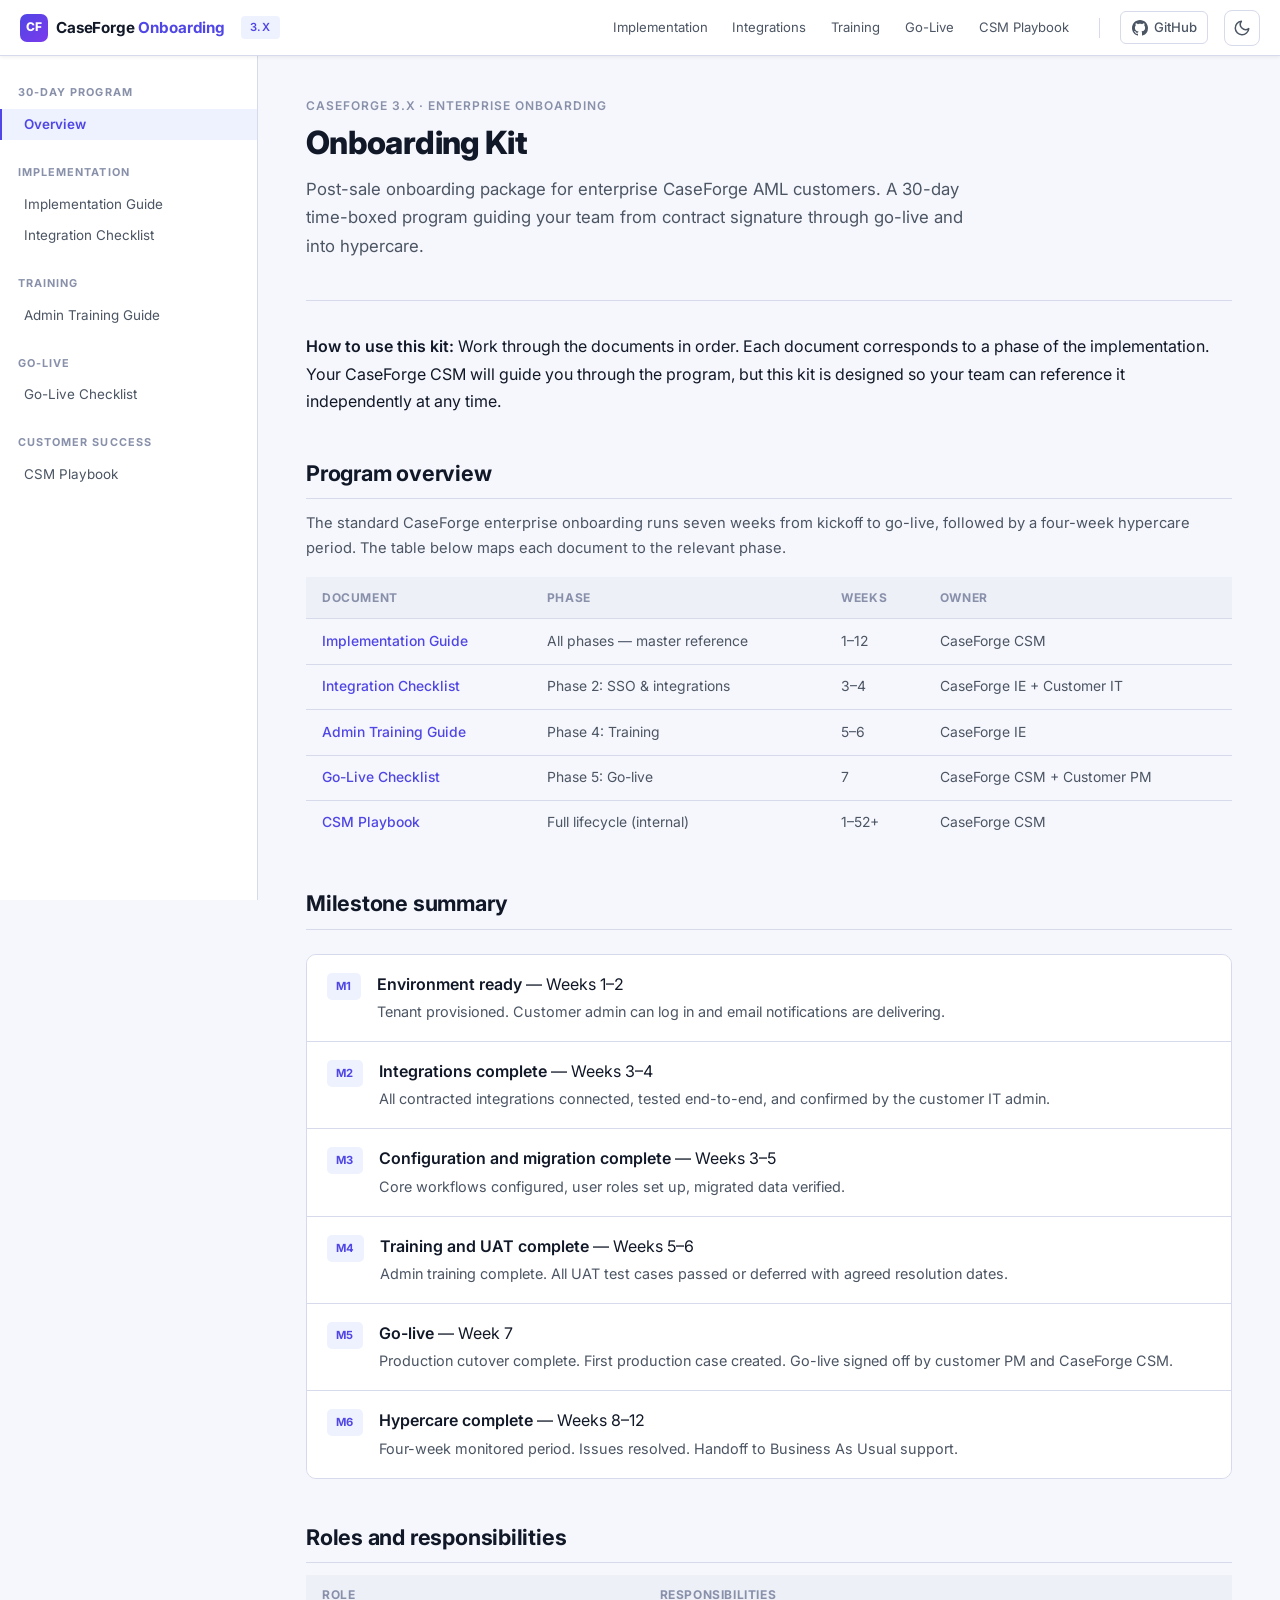
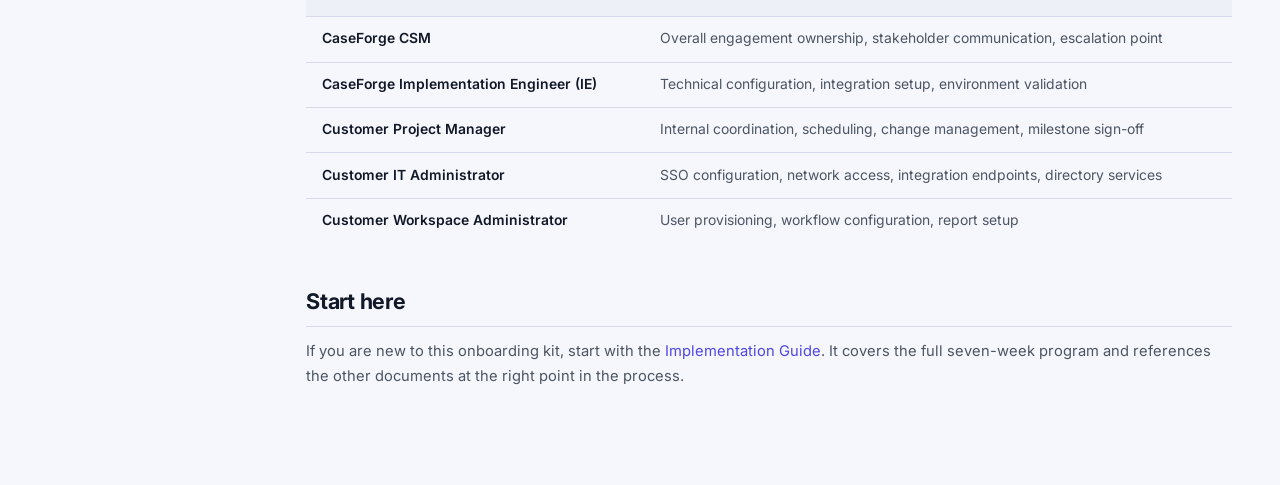
==== index.html @ 4fa1ac7c "feat: build full HTML site from markdown docs — 6 pages + assets with dark/light mode, sidebar nav, " ====
<!DOCTYPE html>
<html lang="en">
<head>
  <meta charset="UTF-8" />
  <meta name="viewport" content="width=device-width, initial-scale=1.0" />
  <title>CaseForge Onboarding Kit</title>
  <meta name="description" content="Post-sale onboarding documentation for enterprise CaseForge AML customers. 30-day program with implementation guide, checklists, and training materials." />
  <link rel="preconnect" href="https://fonts.googleapis.com" />
  <link rel="stylesheet" href="https://fonts.googleapis.com/css2?family=Inter:wght@400;500;600;700&family=JetBrains+Mono:wght@400;500&display=swap" />
  <link rel="stylesheet" href="assets/style.css" />
  <script>
    (function(){var t=localStorage.getItem('cf-theme');if(t){document.documentElement.setAttribute('data-theme',t);}else if(window.matchMedia('(prefers-color-scheme:dark)').matches){document.documentElement.setAttribute('data-theme','dark');}else{document.documentElement.setAttribute('data-theme','light');}})();
  </script>
</head>
<body>

<header class="site-header">
  <button class="hamburger" id="hamburger" aria-label="Open navigation">&#9776;</button>
  <a class="site-logo" href="index.html">
    <span class="logo-mark">CF</span>
    <span class="logo-name">CaseForge <span class="logo-sdk">Onboarding</span></span>
  </a>
  <span class="header-version">3.x</span>
  <div class="header-spacer"></div>
  <nav class="header-links">
    <a href="implementation-guide.html">Implementation</a>
    <a href="integration-checklist.html">Integrations</a>
    <a href="admin-training-guide.html">Training</a>
    <a href="go-live-checklist.html">Go-Live</a>
    <a href="csm-playbook.html">CSM Playbook</a>
  </nav>
  <div class="header-sep"></div>
  <a class="github-btn" href="https://github.com/SulagnaSasmal/caseforge-onboarding" target="_blank" rel="noopener">
    <svg viewBox="0 0 16 16" fill="currentColor"><path d="M8 0C3.58 0 0 3.58 0 8c0 3.54 2.29 6.53 5.47 7.59.4.07.55-.17.55-.38 0-.19-.01-.82-.01-1.49-2.01.37-2.53-.49-2.69-.94-.09-.23-.48-.94-.82-1.13-.28-.15-.68-.52-.01-.53.63-.01 1.08.58 1.23.82.72 1.21 1.87.87 2.33.66.07-.52.28-.87.51-1.07-1.78-.2-3.64-.89-3.64-3.95 0-.87.31-1.59.82-2.15-.08-.2-.36-1.02.08-2.12 0 0 .67-.21 2.2.82.64-.18 1.32-.27 2-.27.68 0 1.36.09 2 .27 1.53-1.04 2.2-.82 2.2-.82.44 1.1.16 1.92.08 2.12.51.56.82 1.27.82 2.15 0 3.07-1.87 3.75-3.65 3.95.29.25.54.73.54 1.48 0 1.07-.01 1.93-.01 2.2 0 .21.15.46.55.38A8.013 8.013 0 0 0 16 8c0-4.42-3.58-8-8-8z"/></svg>
    GitHub
  </a>
  <button class="theme-toggle" id="theme-toggle" aria-label="Toggle theme"></button>
</header>

<div class="layout">
  <nav class="sidebar" id="sidebar">
    <div class="nav-group">
      <div class="nav-group-label">30-Day Program</div>
      <a href="index.html" class="nav-item active">Overview</a>
    </div>
    <div class="nav-group">
      <div class="nav-group-label">Implementation</div>
      <a href="implementation-guide.html" class="nav-item">Implementation Guide</a>
      <a href="integration-checklist.html" class="nav-item">Integration Checklist</a>
    </div>
    <div class="nav-group">
      <div class="nav-group-label">Training</div>
      <a href="admin-training-guide.html" class="nav-item">Admin Training Guide</a>
    </div>
    <div class="nav-group">
      <div class="nav-group-label">Go-Live</div>
      <a href="go-live-checklist.html" class="nav-item">Go-Live Checklist</a>
    </div>
    <div class="nav-group">
      <div class="nav-group-label">Customer Success</div>
      <a href="csm-playbook.html" class="nav-item">CSM Playbook</a>
    </div>
  </nav>

  <main class="main">
    <div class="content">

      <div class="page-header">
        <div class="page-label">CaseForge 3.x · Enterprise Onboarding</div>
        <h1 class="page-title">Onboarding Kit</h1>
        <p class="page-desc">Post-sale onboarding package for enterprise CaseForge AML customers. A 30-day time-boxed program guiding your team from contract signature through go-live and into hypercare.</p>
      </div>

      <div class="callout callout-tip">
        <strong>How to use this kit:</strong> Work through the documents in order. Each document corresponds to a phase of the implementation. Your CaseForge CSM will guide you through the program, but this kit is designed so your team can reference it independently at any time.
      </div>

      <h2>Program overview</h2>
      <p>The standard CaseForge enterprise onboarding runs seven weeks from kickoff to go-live, followed by a four-week hypercare period. The table below maps each document to the relevant phase.</p>

      <table>
        <thead>
          <tr>
            <th>Document</th>
            <th>Phase</th>
            <th>Weeks</th>
            <th>Owner</th>
          </tr>
        </thead>
        <tbody>
          <tr>
            <td><a href="implementation-guide.html">Implementation Guide</a></td>
            <td>All phases — master reference</td>
            <td>1–12</td>
            <td>CaseForge CSM</td>
          </tr>
          <tr>
            <td><a href="integration-checklist.html">Integration Checklist</a></td>
            <td>Phase 2: SSO &amp; integrations</td>
            <td>3–4</td>
            <td>CaseForge IE + Customer IT</td>
          </tr>
          <tr>
            <td><a href="admin-training-guide.html">Admin Training Guide</a></td>
            <td>Phase 4: Training</td>
            <td>5–6</td>
            <td>CaseForge IE</td>
          </tr>
          <tr>
            <td><a href="go-live-checklist.html">Go-Live Checklist</a></td>
            <td>Phase 5: Go-live</td>
            <td>7</td>
            <td>CaseForge CSM + Customer PM</td>
          </tr>
          <tr>
            <td><a href="csm-playbook.html">CSM Playbook</a></td>
            <td>Full lifecycle (internal)</td>
            <td>1–52+</td>
            <td>CaseForge CSM</td>
          </tr>
        </tbody>
      </table>

      <h2>Milestone summary</h2>

      <div class="steps">
        <div class="step">
          <div class="step-num">M1</div>
          <div class="step-body">
            <strong>Environment ready</strong> — Weeks 1–2<br>
            <span class="text-muted">Tenant provisioned. Customer admin can log in and email notifications are delivering.</span>
          </div>
        </div>
        <div class="step">
          <div class="step-num">M2</div>
          <div class="step-body">
            <strong>Integrations complete</strong> — Weeks 3–4<br>
            <span class="text-muted">All contracted integrations connected, tested end-to-end, and confirmed by the customer IT admin.</span>
          </div>
        </div>
        <div class="step">
          <div class="step-num">M3</div>
          <div class="step-body">
            <strong>Configuration and migration complete</strong> — Weeks 3–5<br>
            <span class="text-muted">Core workflows configured, user roles set up, migrated data verified.</span>
          </div>
        </div>
        <div class="step">
          <div class="step-num">M4</div>
          <div class="step-body">
            <strong>Training and UAT complete</strong> — Weeks 5–6<br>
            <span class="text-muted">Admin training complete. All UAT test cases passed or deferred with agreed resolution dates.</span>
          </div>
        </div>
        <div class="step">
          <div class="step-num">M5</div>
          <div class="step-body">
            <strong>Go-live</strong> — Week 7<br>
            <span class="text-muted">Production cutover complete. First production case created. Go-live signed off by customer PM and CaseForge CSM.</span>
          </div>
        </div>
        <div class="step">
          <div class="step-num">M6</div>
          <div class="step-body">
            <strong>Hypercare complete</strong> — Weeks 8–12<br>
            <span class="text-muted">Four-week monitored period. Issues resolved. Handoff to Business As Usual support.</span>
          </div>
        </div>
      </div>

      <h2>Roles and responsibilities</h2>
      <table>
        <thead>
          <tr><th>Role</th><th>Responsibilities</th></tr>
        </thead>
        <tbody>
          <tr>
            <td><strong>CaseForge CSM</strong></td>
            <td>Overall engagement ownership, stakeholder communication, escalation point</td>
          </tr>
          <tr>
            <td><strong>CaseForge Implementation Engineer (IE)</strong></td>
            <td>Technical configuration, integration setup, environment validation</td>
          </tr>
          <tr>
            <td><strong>Customer Project Manager</strong></td>
            <td>Internal coordination, scheduling, change management, milestone sign-off</td>
          </tr>
          <tr>
            <td><strong>Customer IT Administrator</strong></td>
            <td>SSO configuration, network access, integration endpoints, directory services</td>
          </tr>
          <tr>
            <td><strong>Customer Workspace Administrator</strong></td>
            <td>User provisioning, workflow configuration, report setup</td>
          </tr>
        </tbody>
      </table>

      <h2>Start here</h2>
      <p>If you are new to this onboarding kit, start with the <a href="implementation-guide.html">Implementation Guide</a>. It covers the full seven-week program and references the other documents at the right point in the process.</p>

    </div>
  </main>
</div>

<script src="assets/scripts.js"></script>
<style>
.page-header { margin-bottom: 2rem; }
.page-label { font-size: 0.75rem; text-transform: uppercase; letter-spacing: 0.08em; color: var(--text-muted); margin-bottom: 0.5rem; font-weight: 600; }
.page-title { font-size: 2rem; font-weight: 700; letter-spacing: -0.02em; margin-bottom: 0.75rem; }
.page-desc { font-size: 1.05rem; color: var(--text-sec); max-width: 680px; line-height: 1.7; }
.steps { display: flex; flex-direction: column; gap: 0; margin: 1.5rem 0; border: 1px solid var(--border); border-radius: 10px; overflow: hidden; }
.step { display: flex; gap: 1rem; padding: 1rem 1.25rem; border-bottom: 1px solid var(--border); background: var(--surface); }
.step:last-child { border-bottom: none; }
.step-num { font-size: 0.7rem; font-weight: 700; letter-spacing: 0.06em; text-transform: uppercase; background: var(--primary-bg); color: var(--primary); padding: 0.25rem 0.55rem; border-radius: 5px; white-space: nowrap; align-self: flex-start; margin-top: 2px; }
.text-muted { color: var(--text-sec); font-size: 0.9rem; }
</style>
</body>
</html>
---- assets/style.css ----
/* ================================================================
   CaseForge SDK Documentation — Core Stylesheet
   Light + Dark mode via CSS custom properties
   Responsive: sidebar collapses on mobile
   ================================================================ */

/* ── Reset ── */
*, *::before, *::after { box-sizing: border-box; margin: 0; padding: 0; }
html { font-size: 16px; scroll-behavior: smooth; }

/* ── Light mode tokens (default) ── */
:root {
  color-scheme: light;
  --bg:            #f6f7fc;
  --surface:       #ffffff;
  --surface-alt:   #eef0f8;
  --surface-hover: #e4e7f5;
  --border:        #d6daea;
  --border-mid:    #b8bdd4;
  --text:          #111827;
  --text-sec:      #4b5563;
  --text-muted:    #8890aa;
  --link:          #4f46e5;
  --link-hover:    #3730a3;
  --primary:       #4f46e5;
  --primary-bg:    #eef2ff;
  --primary-light: #818cf8;
  --success:       #059669;
  --success-bg:    #ecfdf5;
  --success-border:#6ee7b7;
  --warning:       #d97706;
  --warning-bg:    #fffbeb;
  --warning-border:#fde68a;
  --danger:        #dc2626;
  --danger-bg:     #fef2f2;
  --danger-border: #fca5a5;
  --tip:           #7c3aed;
  --tip-bg:        #f5f3ff;
  --tip-border:    #c4b5fd;
  --code-bg:       #1a1b2e;
  --code-surface:  #20223a;
  --code-text:     #cdd6f4;
  --code-comment:  #6272a4;
  --code-keyword:  #bd93f9;
  --code-string:   #50fa7b;
  --code-number:   #ffb86c;
  --code-type:     #8be9fd;
  --code-builtin:  #ff79c6;
  --code-attr:     #f1fa8c;
  --inline-code-bg:#eef0f8;
  --inline-code-fg:#be185d;
  --badge-new-bg:  #dcfce7;  --badge-new-fg:  #14532d;
  --badge-break-bg:#fee2e2;  --badge-break-fg:#7f1d1d;
  --badge-fix-bg:  #dbeafe;  --badge-fix-fg:  #1e3a8a;
  --badge-dep-bg:  #fef9c3;  --badge-dep-fg:  #713f12;
  --badge-note-bg: #f5f3ff;  --badge-note-fg: #4c1d95;
  --nav-w:         258px;
  --header-h:      56px;
  --shadow-sm:     0 1px 4px rgba(0,0,0,.07);
  --shadow-md:     0 4px 16px rgba(0,0,0,.09);
  --transition:    0.2s ease;
}

/* ── Dark mode tokens ── */
[data-theme="dark"] {
  color-scheme: dark;
  --bg:            #0b0c1a;
  --surface:       #111224;
  --surface-alt:   #181930;
  --surface-hover: #1f2138;
  --border:        #262844;
  --border-mid:    #363a5e;
  --text:          #e2e4f4;
  --text-sec:      #9aa2c2;
  --text-muted:    #555d80;
  --link:          #818cf8;
  --link-hover:    #a5b4fc;
  --primary:       #818cf8;
  --primary-bg:    #181a38;
  --primary-light: #a5b4fc;
  --success:       #34d399;
  --success-bg:    #052014;
  --success-border:#065f40;
  --warning:       #fbbf24;
  --warning-bg:    #160f00;
  --warning-border:#78450c;
  --danger:        #f87171;
  --danger-bg:     #180606;
  --danger-border: #7f2020;
  --tip:           #a78bfa;
  --tip-bg:        #120e2a;
  --tip-border:    #4c3570;
  --code-bg:       #111224;
  --code-surface:  #181930;
  --code-text:     #cdd6f4;
  --code-comment:  #6272a4;
  --code-keyword:  #bd93f9;
  --code-string:   #50fa7b;
  --code-number:   #ffb86c;
  --code-type:     #8be9fd;
  --code-builtin:  #ff79c6;
  --code-attr:     #f1fa8c;
  --inline-code-bg:#1f2138;
  --inline-code-fg:#f472b6;
  --badge-new-bg:  #052815;  --badge-new-fg:  #6ee7b7;
  --badge-break-bg:#2a0808;  --badge-break-fg:#fca5a5;
  --badge-fix-bg:  #071428;  --badge-fix-fg:  #93c5fd;
  --badge-dep-bg:  #1c1200;  --badge-dep-fg:  #fde68a;
  --badge-note-bg: #13082e;  --badge-note-fg: #c4b5fd;
  --shadow-sm:     0 1px 4px rgba(0,0,0,.3);
  --shadow-md:     0 4px 16px rgba(0,0,0,.4);
}

/* System preference dark (when no manual override) */
@media (prefers-color-scheme: dark) {
  :root:not([data-theme="light"]) {
    color-scheme: dark;
    --bg:            #0b0c1a;
    --surface:       #111224;
    --surface-alt:   #181930;
    --surface-hover: #1f2138;
    --border:        #262844;
    --border-mid:    #363a5e;
    --text:          #e2e4f4;
    --text-sec:      #9aa2c2;
    --text-muted:    #555d80;
    --link:          #818cf8;
    --link-hover:    #a5b4fc;
    --primary:       #818cf8;
    --primary-bg:    #181a38;
    --primary-light: #a5b4fc;
    --success:       #34d399;
    --success-bg:    #052014;
    --success-border:#065f40;
    --warning:       #fbbf24;
    --warning-bg:    #160f00;
    --warning-border:#78450c;
    --danger:        #f87171;
    --danger-bg:     #180606;
    --danger-border: #7f2020;
    --tip:           #a78bfa;
    --tip-bg:        #120e2a;
    --tip-border:    #4c3570;
    --code-bg:       #111224;
    --code-surface:  #181930;
    --code-text:     #cdd6f4;
    --inline-code-bg:#1f2138;
    --inline-code-fg:#f472b6;
    --badge-new-bg:  #052815;  --badge-new-fg:  #6ee7b7;
    --badge-break-bg:#2a0808;  --badge-break-fg:#fca5a5;
    --badge-fix-bg:  #071428;  --badge-fix-fg:  #93c5fd;
    --badge-dep-bg:  #1c1200;  --badge-dep-fg:  #fde68a;
    --badge-note-bg: #13082e;  --badge-note-fg: #c4b5fd;
    --shadow-sm:     0 1px 4px rgba(0,0,0,.3);
    --shadow-md:     0 4px 16px rgba(0,0,0,.4);
  }
}

/* ── Base ── */
body {
  font-family: 'Inter', 'Segoe UI', system-ui, -apple-system, sans-serif;
  background: var(--bg);
  color: var(--text);
  line-height: 1.7;
  transition: background var(--transition), color var(--transition);
  min-height: 100vh;
}

/* ── Header ── */
.site-header {
  position: fixed; top: 0; left: 0; right: 0;
  height: var(--header-h);
  background: var(--surface);
  border-bottom: 1px solid var(--border);
  display: flex; align-items: center;
  padding: 0 1.25rem;
  gap: 1rem;
  z-index: 200;
  box-shadow: var(--shadow-sm);
  transition: background var(--transition), border-color var(--transition);
}
.hamburger {
  display: none;
  background: none; border: none; cursor: pointer;
  color: var(--text-sec); padding: 4px 8px; border-radius: 6px;
  font-size: 1.2rem; line-height: 1;
}
.hamburger:hover { background: var(--surface-alt); }

.site-logo {
  font-size: 0.95rem; font-weight: 700; color: var(--text);
  text-decoration: none; display: flex; align-items: center; gap: 8px;
  letter-spacing: -0.01em; white-space: nowrap;
}
.site-logo .logo-mark {
  width: 28px; height: 28px; border-radius: 7px;
  background: linear-gradient(135deg, var(--primary) 0%, #7c3aed 100%);
  display: flex; align-items: center; justify-content: center;
  color: #fff; font-size: 0.75rem; font-weight: 800; letter-spacing: 0;
  flex-shrink: 0;
}
.site-logo .logo-name { color: var(--text); }
.site-logo .logo-sdk  { color: var(--primary); }

.header-version {
  font-size: 0.7rem; font-weight: 600; letter-spacing: 0.06em;
  text-transform: uppercase; background: var(--primary-bg);
  color: var(--primary); padding: 0.15rem 0.55rem; border-radius: 4px;
  flex-shrink: 0;
}
.header-spacer { flex: 1; }

.header-links { display: flex; align-items: center; gap: 0.25rem; }
.header-links a {
  font-size: 0.82rem; color: var(--text-sec); text-decoration: none;
  padding: 0.3rem 0.65rem; border-radius: 6px;
  transition: background var(--transition), color var(--transition);
}
.header-links a:hover { background: var(--surface-alt); color: var(--text); }
.header-links a.active { color: var(--primary); }

.header-sep { width: 1px; height: 20px; background: var(--border); margin: 0 0.25rem; }

.github-btn {
  display: flex; align-items: center; gap: 6px;
  font-size: 0.82rem; font-weight: 500;
  color: var(--text-sec); text-decoration: none;
  padding: 0.3rem 0.65rem; border-radius: 6px;
  border: 1px solid var(--border);
  transition: all var(--transition);
}
.github-btn:hover { border-color: var(--border-mid); color: var(--text); background: var(--surface-alt); }
.github-btn svg { width: 16px; height: 16px; flex-shrink: 0; }

/* Theme toggle */
.theme-toggle {
  background: none; border: 1px solid var(--border); cursor: pointer;
  width: 36px; height: 36px; border-radius: 8px;
  display: flex; align-items: center; justify-content: center;
  color: var(--text-sec); flex-shrink: 0;
  transition: all var(--transition);
}
.theme-toggle:hover { background: var(--surface-alt); border-color: var(--border-mid); color: var(--text); }
.theme-toggle svg { width: 18px; height: 18px; }

/* ── Layout ── */
.layout {
  display: flex;
  margin-top: var(--header-h);
  min-height: calc(100vh - var(--header-h));
}

/* ── Sidebar ── */
.sidebar {
  width: var(--nav-w);
  min-width: var(--nav-w);
  background: var(--surface);
  border-right: 1px solid var(--border);
  position: fixed;
  top: var(--header-h);
  left: 0;
  bottom: 0;
  overflow-y: auto;
  padding: 1.5rem 0 2rem;
  z-index: 100;
  transition: background var(--transition), border-color var(--transition), transform 0.3s ease;
  scrollbar-width: thin;
  scrollbar-color: var(--border) transparent;
}
.sidebar::-webkit-scrollbar { width: 4px; }
.sidebar::-webkit-scrollbar-track { background: transparent; }
.sidebar::-webkit-scrollbar-thumb { background: var(--border); border-radius: 4px; }

.nav-group { margin-bottom: 0.5rem; }
.nav-group-label {
  padding: 0.2rem 1.1rem 0.45rem;
  font-size: 0.68rem; font-weight: 700; letter-spacing: 0.1em;
  text-transform: uppercase; color: var(--text-muted);
  margin-top: 1.25rem;
}
.nav-group:first-child .nav-group-label { margin-top: 0; }
.nav-item {
  display: block; padding: 0.38rem 1.1rem 0.38rem 1.35rem;
  font-size: 0.84rem; color: var(--text-sec); text-decoration: none;
  border-left: 2px solid transparent;
  transition: all 0.15s;
  line-height: 1.4;
}
.nav-item:hover { color: var(--text); background: var(--surface-hover); border-left-color: var(--border-mid); }
.nav-item.active { color: var(--primary); background: var(--primary-bg); border-left-color: var(--primary); font-weight: 600; }
.nav-item.sub { padding-left: 2rem; font-size: 0.8rem; }

/* ── Main ── */
.main {
  flex: 1;
  margin-left: var(--nav-w);
  padding: 2.5rem 3rem 5rem;
  max-width: calc(var(--nav-w) + 820px);
  min-width: 0;
}

/* ── Breadcrumb ── */
.breadcrumb {
  display: flex; align-items: center; gap: 0.4rem;
  font-size: 0.78rem; color: var(--text-muted);
  margin-bottom: 1.5rem;
}
.breadcrumb a { color: var(--text-muted); text-decoration: none; }
.breadcrumb a:hover { color: var(--link); }
.breadcrumb .sep { opacity: 0.5; }
.breadcrumb .current { color: var(--text-sec); }

/* ── Page header ── */
.page-header { margin-bottom: 2rem; padding-bottom: 1.5rem; border-bottom: 1px solid var(--border); }
.page-eyebrow {
  font-size: 0.72rem; font-weight: 700; letter-spacing: 0.1em;
  text-transform: uppercase; color: var(--primary); margin-bottom: 0.5rem;
}
h1.page-title {
  font-size: 2rem; font-weight: 800; line-height: 1.2;
  letter-spacing: -0.02em; color: var(--text); margin-bottom: 0.75rem;
}
.page-desc { font-size: 1.05rem; color: var(--text-sec); line-height: 1.6; max-width: 640px; }
.page-meta {
  display: flex; flex-wrap: wrap; gap: 1rem; margin-top: 1rem;
  font-size: 0.78rem; color: var(--text-muted);
}

/* ── Typography ── */
h2 {
  font-size: 1.35rem; font-weight: 700; color: var(--text);
  margin: 2.5rem 0 0.75rem; letter-spacing: -0.01em;
  padding-bottom: 0.4rem; border-bottom: 1px solid var(--border);
}
h3 {
  font-size: 1.08rem; font-weight: 600; color: var(--text);
  margin: 2rem 0 0.6rem;
}
h4 {
  font-size: 0.92rem; font-weight: 600; color: var(--text-sec);
  margin: 1.5rem 0 0.4rem; text-transform: uppercase;
  letter-spacing: 0.05em;
}
p { font-size: 0.92rem; margin-bottom: 1rem; color: var(--text-sec); }
ul, ol { margin-bottom: 1rem; padding-left: 1.5rem; }
li { font-size: 0.92rem; margin-bottom: 0.3rem; color: var(--text-sec); }
a { color: var(--link); text-decoration: none; }
a:hover { text-decoration: underline; color: var(--link-hover); }
strong { color: var(--text); font-weight: 600; }

/* ── Inline code ── */
code {
  font-family: 'Consolas', 'Fira Code', 'Courier New', monospace;
  font-size: 0.83em; background: var(--inline-code-bg);
  color: var(--inline-code-fg); padding: 0.15em 0.45em;
  border-radius: 4px; transition: background var(--transition);
}

/* ── Code blocks ── */
.code-block {
  background: var(--code-bg);
  border-radius: 10px; overflow: hidden;
  margin: 1.25rem 0;
  box-shadow: var(--shadow-sm);
  border: 1px solid var(--border);
  transition: border-color var(--transition);
}
.code-header {
  display: flex; align-items: center; justify-content: space-between;
  padding: 0.55rem 1rem;
  background: var(--code-surface);
  border-bottom: 1px solid rgba(255,255,255,0.06);
}
.code-lang {
  font-size: 0.72rem; font-weight: 600; letter-spacing: 0.07em;
  text-transform: uppercase; color: var(--code-comment);
}
.code-copy {
  background: none; border: 1px solid rgba(255,255,255,0.1);
  color: var(--code-comment); cursor: pointer; border-radius: 5px;
  padding: 0.2rem 0.6rem; font-size: 0.72rem; transition: all 0.15s;
  font-family: inherit;
}
.code-copy:hover { border-color: rgba(255,255,255,0.3); color: var(--code-text); }
.code-copy.copied { color: var(--code-string); border-color: var(--code-string); }
pre {
  margin: 0; padding: 1.1rem 1.25rem;
  font-family: 'Consolas', 'Fira Code', 'Courier New', monospace;
  font-size: 0.84rem; line-height: 1.65;
  color: var(--code-text); overflow-x: auto;
  tab-size: 2;
}
pre code { background: none; color: inherit; padding: 0; border-radius: 0; font-size: inherit; }

/* Syntax token classes */
.kw  { color: var(--code-keyword); }
.str { color: var(--code-string);  }
.num { color: var(--code-number);  }
.cm  { color: var(--code-comment); font-style: italic; }
.tp  { color: var(--code-type);    }
.fn  { color: var(--code-builtin); }
.at  { color: var(--code-attr);    }

/* ── Code tabs ── */
.code-tabs { margin: 1.25rem 0; }
.tab-bar {
  display: flex; gap: 0; border-bottom: 1px solid var(--border);
  margin-bottom: 0;
}
.tab-btn {
  background: none; border: none; cursor: pointer;
  padding: 0.55rem 1rem; font-size: 0.82rem; font-weight: 500;
  color: var(--text-muted); border-bottom: 2px solid transparent;
  margin-bottom: -1px; transition: all 0.15s; font-family: inherit;
}
.tab-btn:hover { color: var(--text-sec); }
.tab-btn.active { color: var(--primary); border-bottom-color: var(--primary); }
.tab-panel { display: none; }
.tab-panel.active { display: block; }
.tab-panel .code-block { border-radius: 0 0 10px 10px; margin-top: 0; border-top: none; }

/* ── Admonitions ── */
.admonition {
  padding: 0.9rem 1rem 0.9rem 1.1rem;
  border-radius: 8px; margin: 1.5rem 0;
  border-left: 3px solid; font-size: 0.88rem; line-height: 1.6;
  transition: background var(--transition);
}
.admonition-title {
  font-size: 0.72rem; font-weight: 700; letter-spacing: 0.08em;
  text-transform: uppercase; margin-bottom: 0.35rem;
  display: flex; align-items: center; gap: 0.4rem;
}
.admonition p { font-size: 0.88rem; margin-bottom: 0; }
.admonition code { font-size: 0.82em; }

.admonition.note     { background: var(--primary-bg); border-color: var(--primary); }
.admonition.note .admonition-title { color: var(--primary); }
.admonition.warning  { background: var(--warning-bg); border-color: var(--warning); }
.admonition.warning .admonition-title { color: var(--warning); }
.admonition.danger   { background: var(--danger-bg); border-color: var(--danger); }
.admonition.danger .admonition-title  { color: var(--danger); }
.admonition.tip      { background: var(--tip-bg); border-color: var(--tip); }
.admonition.tip .admonition-title     { color: var(--tip); }
.admonition.success  { background: var(--success-bg); border-color: var(--success); }
.admonition.success .admonition-title { color: var(--success); }

/* ── Tables ── */
.table-wrap {
  overflow-x: auto; margin: 1.25rem 0;
  border-radius: 8px; border: 1px solid var(--border);
}
table { width: 100%; border-collapse: collapse; font-size: 0.87rem; }
thead tr { background: var(--surface-alt); }
thead th {
  padding: 0.65rem 1rem; text-align: left;
  font-size: 0.75rem; font-weight: 700; letter-spacing: 0.05em;
  text-transform: uppercase; color: var(--text-muted);
  border-bottom: 1px solid var(--border);
}
tbody tr { border-bottom: 1px solid var(--border); transition: background 0.1s; }
tbody tr:last-child { border-bottom: none; }
tbody tr:hover { background: var(--surface-hover); }
tbody td { padding: 0.65rem 1rem; vertical-align: top; color: var(--text-sec); }
tbody td:first-child { font-weight: 500; color: var(--text); }

/* ── Step list ── */
.steps { list-style: none; padding: 0; counter-reset: steps; }
.steps li {
  counter-increment: steps; position: relative;
  padding: 1rem 1rem 1rem 3.5rem;
  margin-bottom: 0.75rem;
  background: var(--surface);
  border: 1px solid var(--border); border-radius: 8px;
  font-size: 0.9rem; color: var(--text-sec);
  transition: background var(--transition), border-color var(--transition);
}
.steps li::before {
  content: counter(steps);
  position: absolute; left: 1rem; top: 1rem;
  width: 1.75rem; height: 1.75rem;
  background: var(--primary); color: #fff;
  border-radius: 50%; font-size: 0.78rem; font-weight: 700;
  display: flex; align-items: center; justify-content: center;
}
.steps li p { margin: 0; }
.steps li code { font-size: 0.82em; }

/* ── Badges ── */
.badge {
  display: inline-block; padding: 0.2rem 0.55rem;
  border-radius: 4px; font-size: 0.7rem; font-weight: 700;
  letter-spacing: 0.05em; text-transform: uppercase; vertical-align: middle;
}
.badge-new    { background: var(--badge-new-bg);   color: var(--badge-new-fg); }
.badge-break  { background: var(--badge-break-bg); color: var(--badge-break-fg); }
.badge-fix    { background: var(--badge-fix-bg);   color: var(--badge-fix-fg); }
.badge-dep    { background: var(--badge-dep-bg);   color: var(--badge-dep-fg); }
.badge-note   { background: var(--badge-note-bg);  color: var(--badge-note-fg); }
.badge-blue   { background: var(--primary-bg);     color: var(--primary); }
.badge-green  { background: var(--success-bg);     color: var(--success); }
.badge-red    { background: var(--danger-bg);      color: var(--danger); }

/* ── Hero cards (index page) ── */
.hero {
  background: linear-gradient(135deg, var(--primary-bg) 0%, var(--surface) 60%);
  border: 1px solid var(--border); border-radius: 12px;
  padding: 2.5rem 2rem; margin-bottom: 2.5rem;
}
.hero h1 {
  font-size: 2.2rem; font-weight: 800; letter-spacing: -0.025em;
  color: var(--text); margin-bottom: 0.75rem; line-height: 1.15;
}
.hero p { font-size: 1.05rem; color: var(--text-sec); max-width: 600px; margin-bottom: 1.5rem; }
.hero-actions { display: flex; gap: 0.75rem; flex-wrap: wrap; }
.btn {
  display: inline-flex; align-items: center; gap: 0.4rem;
  padding: 0.6rem 1.25rem; border-radius: 7px; font-size: 0.88rem;
  font-weight: 600; text-decoration: none; border: none; cursor: pointer;
  transition: all 0.15s; font-family: inherit;
}
.btn-primary { background: var(--primary); color: #fff; }
.btn-primary:hover { opacity: 0.88; text-decoration: none; }
.btn-outline {
  background: transparent; color: var(--text-sec);
  border: 1px solid var(--border);
}
.btn-outline:hover { background: var(--surface-alt); border-color: var(--border-mid); color: var(--text); text-decoration: none; }

/* ── Quick links grid ── */
.card-grid {
  display: grid;
  grid-template-columns: repeat(auto-fill, minmax(220px, 1fr));
  gap: 1rem; margin: 1.5rem 0;
}
.card {
  background: var(--surface); border: 1px solid var(--border);
  border-radius: 10px; padding: 1.25rem;
  text-decoration: none; display: block;
  transition: all 0.15s;
}
.card:hover {
  border-color: var(--primary); box-shadow: 0 0 0 3px var(--primary-bg);
  text-decoration: none; transform: translateY(-1px);
}
.card-icon { font-size: 1.5rem; margin-bottom: 0.6rem; }
.card-title { font-size: 0.92rem; font-weight: 600; color: var(--text); margin-bottom: 0.3rem; }
.card-desc  { font-size: 0.8rem; color: var(--text-muted); line-height: 1.5; }

/* ── Install tabs ── */
.install-block {
  background: var(--code-bg); border-radius: 10px;
  border: 1px solid var(--border); overflow: hidden; margin: 1rem 0;
}
.install-tab-bar {
  display: flex; background: var(--code-surface);
  border-bottom: 1px solid rgba(255,255,255,0.06);
}
.install-tab {
  padding: 0.5rem 1rem; font-size: 0.78rem; font-weight: 600;
  color: var(--code-comment); cursor: pointer; border: none;
  background: none; border-bottom: 2px solid transparent;
  font-family: inherit; transition: all 0.15s;
}
.install-tab.active { color: var(--code-text); border-bottom-color: var(--primary); }
.install-tab:hover  { color: var(--code-text); }
.install-panel { display: none; }
.install-panel.active { display: block; }
.install-panel pre { padding: 0.85rem 1.25rem; }

/* ── Error code blocks ── */
.error-entry {
  border: 1px solid var(--border); border-radius: 8px;
  margin-bottom: 0.75rem; overflow: hidden;
  transition: border-color var(--transition);
}
.error-header {
  display: flex; align-items: center; gap: 0.75rem;
  padding: 0.75rem 1rem; background: var(--surface-alt);
  border-bottom: 1px solid var(--border);
}
.error-code {
  font-family: 'Consolas', monospace; font-size: 0.82rem;
  font-weight: 700; color: var(--danger); background: var(--danger-bg);
  padding: 0.15rem 0.5rem; border-radius: 4px; flex-shrink: 0;
}
.error-name { font-size: 0.88rem; font-weight: 600; color: var(--text); }
.error-body { padding: 0.75rem 1rem; font-size: 0.87rem; color: var(--text-sec); }
.error-body p { margin-bottom: 0.5rem; }
.error-body p:last-child { margin-bottom: 0; }

/* ── Changelog entries ── */
.release { margin-bottom: 2.5rem; }
.release-header {
  display: flex; align-items: center; gap: 0.75rem;
  margin-bottom: 1rem; padding-bottom: 0.75rem;
  border-bottom: 1px solid var(--border);
}
.release-version {
  font-size: 1.2rem; font-weight: 700; color: var(--text);
  font-family: 'Consolas', monospace;
}
.release-date { font-size: 0.82rem; color: var(--text-muted); }
.release-body { padding: 0; }
.change-list { list-style: none; padding: 0; }
.change-list li {
  display: flex; align-items: flex-start; gap: 0.6rem;
  padding: 0.4rem 0; font-size: 0.88rem; color: var(--text-sec);
  border-bottom: 1px solid var(--border);
}
.change-list li:last-child { border-bottom: none; }

/* ── Migration diff ── */
.diff-grid { display: grid; grid-template-columns: 1fr 1fr; gap: 0.75rem; margin: 1rem 0; }
.diff-panel { font-size: 0.78rem; }
.diff-label {
  font-size: 0.7rem; font-weight: 700; letter-spacing: 0.07em;
  text-transform: uppercase; padding: 0.4rem 0.75rem;
  border-radius: 5px 5px 0 0;
}
.diff-label.before { background: var(--danger-bg); color: var(--danger); }
.diff-label.after  { background: var(--success-bg); color: var(--success); }
.diff-panel .code-block { margin-top: 0; border-radius: 0 0 8px 8px; }

/* ── Doc nav ── */
.doc-nav {
  display: flex; justify-content: space-between;
  margin-top: 3rem; padding-top: 1.5rem; border-top: 1px solid var(--border);
}
.doc-nav-item {
  display: flex; flex-direction: column; gap: 0.2rem;
  text-decoration: none; padding: 0.75rem 1rem;
  border: 1px solid var(--border); border-radius: 8px;
  transition: all 0.15s; max-width: 240px;
}
.doc-nav-item:hover { border-color: var(--primary); background: var(--primary-bg); text-decoration: none; }
.doc-nav-dir { font-size: 0.7rem; color: var(--text-muted); text-transform: uppercase; letter-spacing: 0.06em; }
.doc-nav-label { font-size: 0.88rem; font-weight: 600; color: var(--text); }
.doc-nav-item.next { text-align: right; }

/* ── Footer ── */
footer {
  margin-top: 4rem; padding-top: 2rem;
  border-top: 1px solid var(--border);
  font-size: 0.8rem; color: var(--text-muted);
  display: flex; flex-wrap: wrap; justify-content: space-between; gap: 0.5rem;
}

/* ── Responsive ── */
@media (max-width: 900px) {
  .main { padding: 1.75rem 1.5rem 4rem; }
  .diff-grid { grid-template-columns: 1fr; }
}
@media (max-width: 768px) {
  .hamburger { display: flex; }
  .header-links { display: none; }
  .sidebar {
    transform: translateX(-100%);
    box-shadow: var(--shadow-md);
  }
  .sidebar.open { transform: translateX(0); }
  .main { margin-left: 0; padding: 1.5rem 1.25rem 4rem; }
  h1.page-title { font-size: 1.6rem; }
  .hero h1 { font-size: 1.7rem; }
  .card-grid { grid-template-columns: 1fr; }
}
@media (max-width: 480px) {
  .doc-nav { flex-direction: column; }
  .doc-nav-item.next { text-align: left; }
}

/* ── Scrollbar (webkit) ── */
::-webkit-scrollbar { width: 6px; height: 6px; }
::-webkit-scrollbar-track { background: transparent; }
::-webkit-scrollbar-thumb { background: var(--border); border-radius: 4px; }
::-webkit-scrollbar-thumb:hover { background: var(--border-mid); }

/* ── Selection ── */
::selection { background: var(--primary-bg); color: var(--primary); }
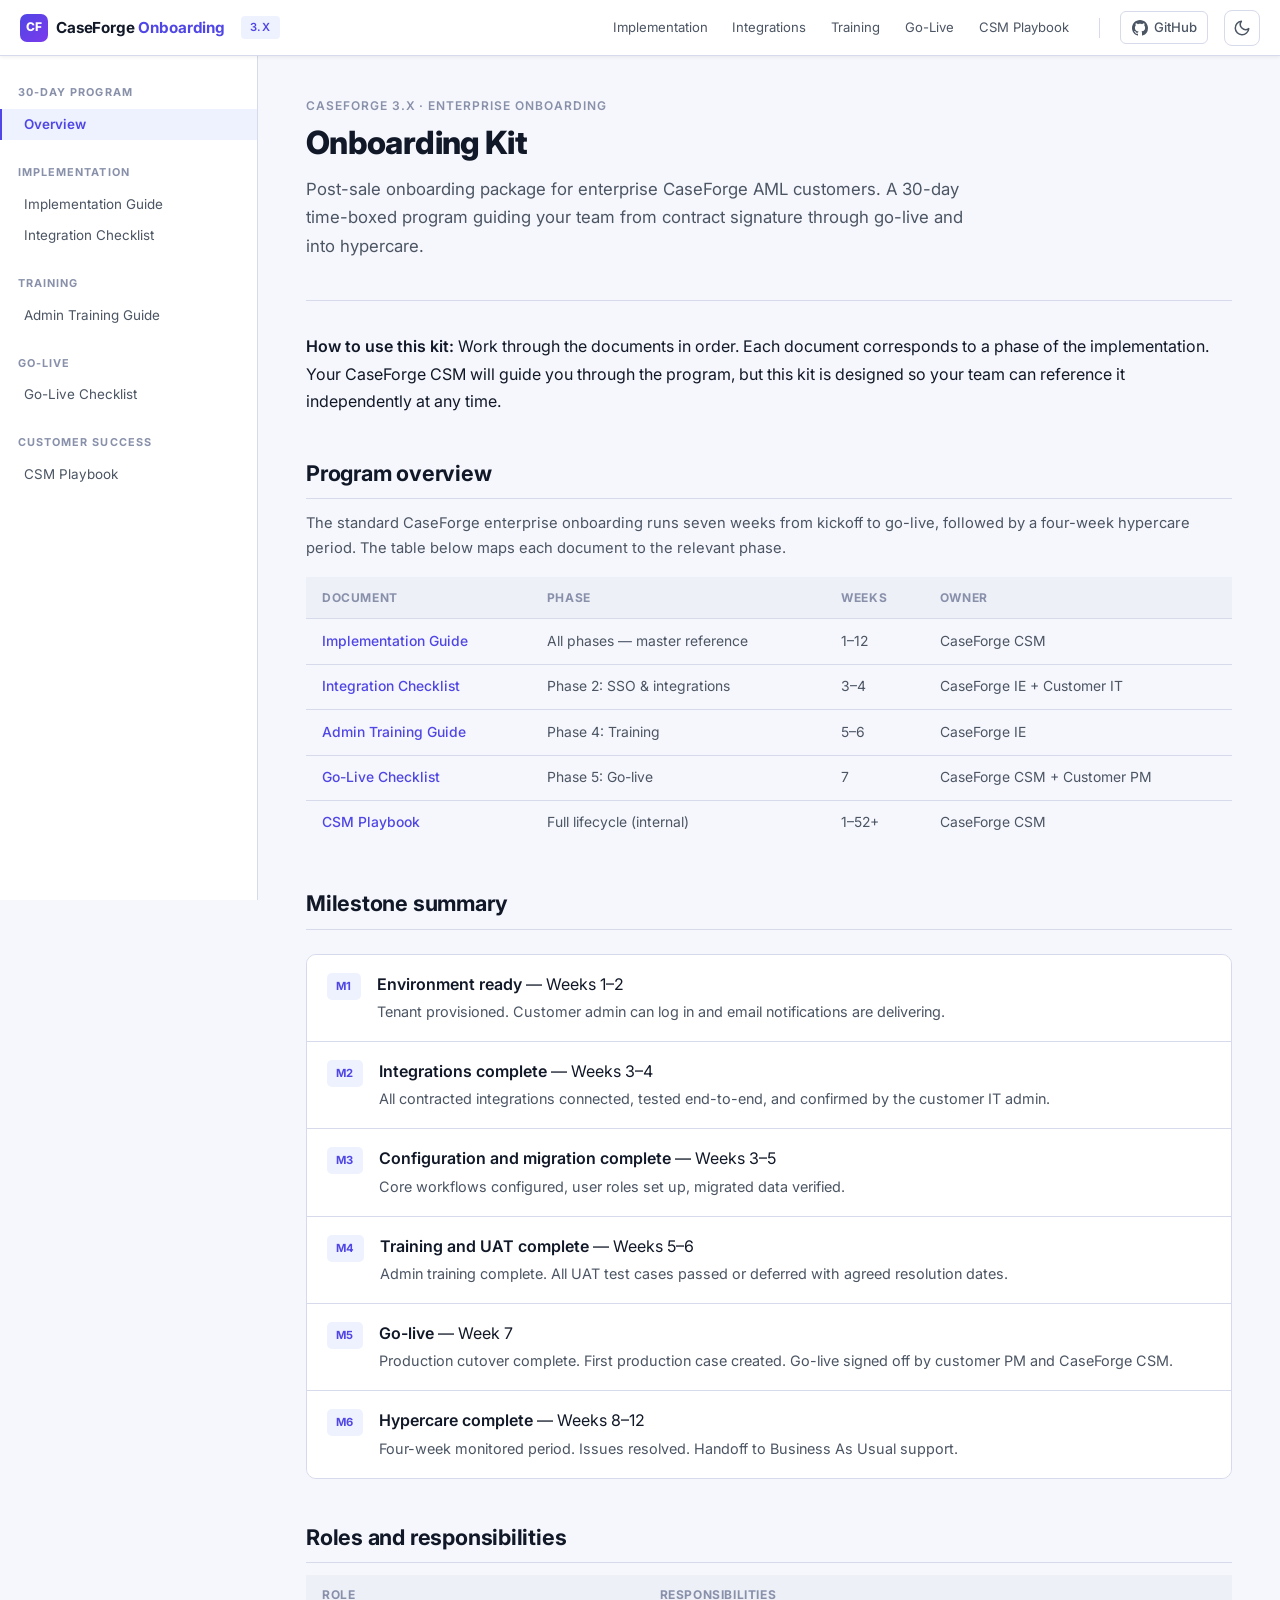
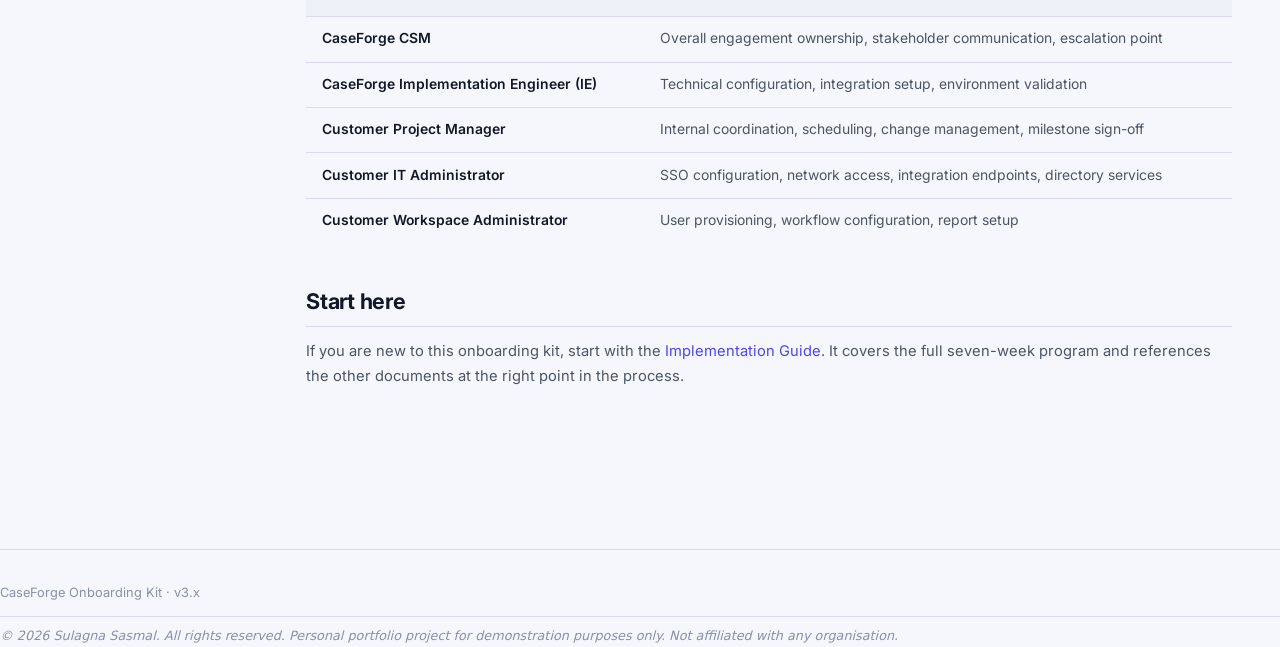
==== commit 48c7692f: "feat: add copyright footer -- 2026 Sulagna Sasmal personal portfolio" ====
--- a/index.html
+++ b/index.html
@@ -204,6 +204,11 @@
   </main>
 </div>
 
+
+<footer>
+  <span>CaseForge Onboarding Kit &middot; v3.x</span>
+  <span class="copyright">&copy; 2026 Sulagna Sasmal. All rights reserved. Personal portfolio project for demonstration purposes only. Not affiliated with any organisation.</span>
+</footer>
 <script src="assets/scripts.js"></script>
 <style>
 .page-header { margin-bottom: 2rem; }
--- a/assets/style.css
+++ b/assets/style.css
@@ -645,6 +645,14 @@
   font-size: 0.8rem; color: var(--text-muted);
   display: flex; flex-wrap: wrap; justify-content: space-between; gap: 0.5rem;
 }
+footer .copyright {
+  width: 100%;
+  border-top: 1px solid var(--border);
+  padding-top: 0.5rem;
+  margin-top: 0.25rem;
+  font-style: italic;
+  color: var(--text-muted);
+}
 
 /* ── Responsive ── */
 @media (max-width: 900px) {
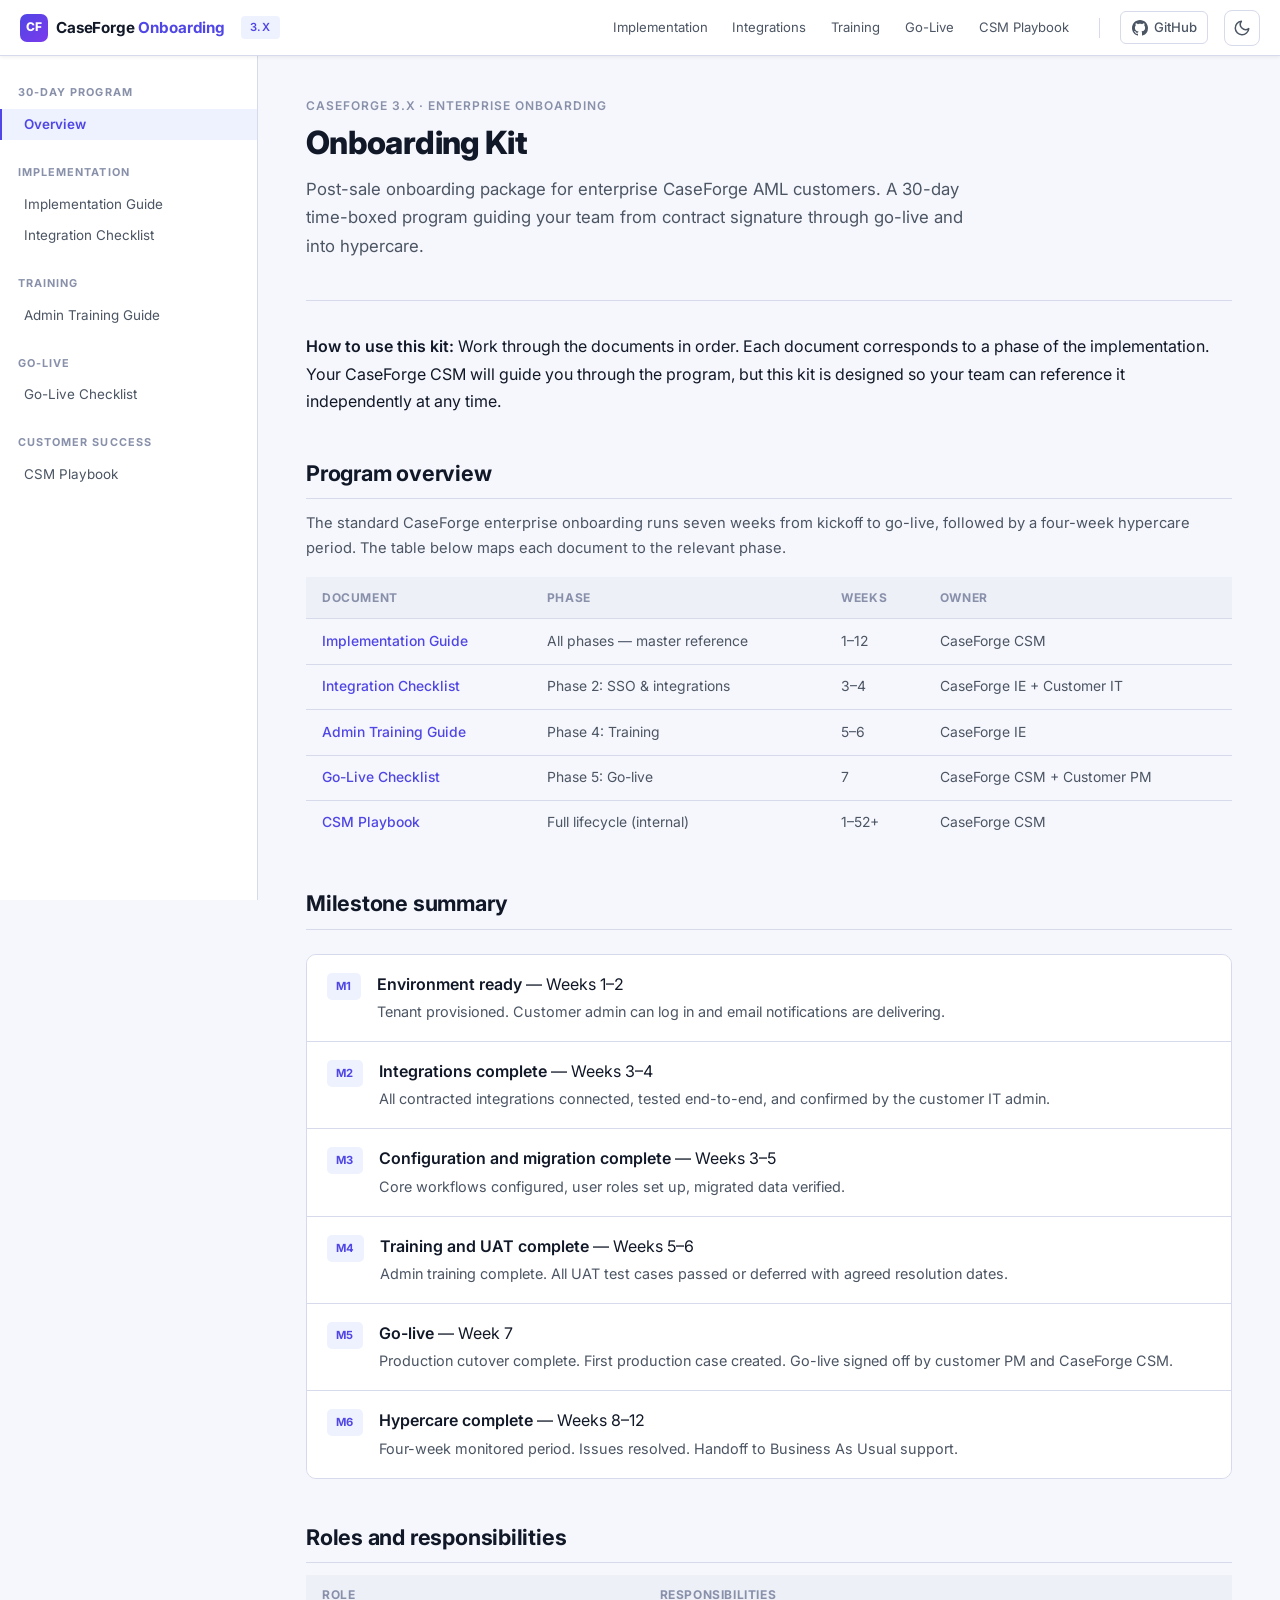
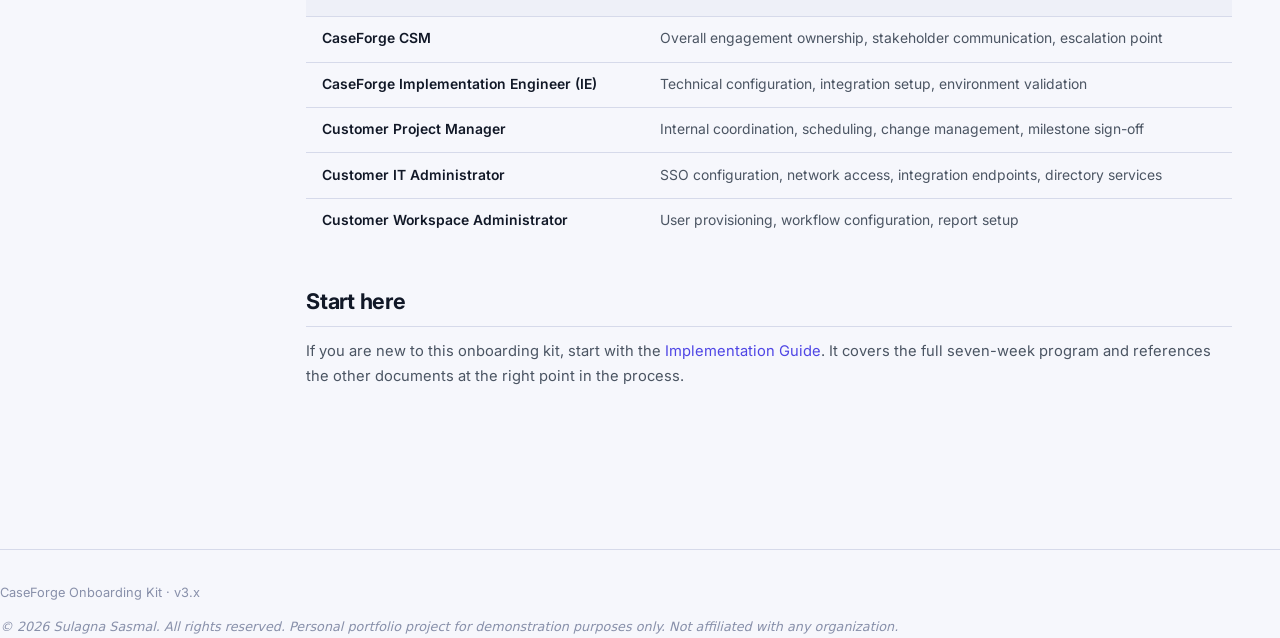
==== commit bc5f8759: "fix: footer — 'organisation' → 'organization', dynamic year, remove double border - Replace 'organis" ====
--- a/index.html
+++ b/index.html
@@ -207,7 +207,7 @@
 
 <footer>
   <span>CaseForge Onboarding Kit &middot; v3.x</span>
-  <span class="copyright">&copy; 2026 Sulagna Sasmal. All rights reserved. Personal portfolio project for demonstration purposes only. Not affiliated with any organisation.</span>
+  <span class="copyright">&copy; <span id="footer-yr"></span> Sulagna Sasmal. All rights reserved. Personal portfolio project for demonstration purposes only. Not affiliated with any organization.</span>
 </footer>
 <script src="assets/scripts.js"></script>
 <style>
@@ -221,5 +221,7 @@
 .step-num { font-size: 0.7rem; font-weight: 700; letter-spacing: 0.06em; text-transform: uppercase; background: var(--primary-bg); color: var(--primary); padding: 0.25rem 0.55rem; border-radius: 5px; white-space: nowrap; align-self: flex-start; margin-top: 2px; }
 .text-muted { color: var(--text-sec); font-size: 0.9rem; }
 </style>
+
+<script>var e=document.getElementById("footer-yr");if(e)e.textContent=new Date().getFullYear();</script>
 </body>
 </html>
--- a/assets/style.css
+++ b/assets/style.css
@@ -647,9 +647,7 @@
 }
 footer .copyright {
   width: 100%;
-  border-top: 1px solid var(--border);
-  padding-top: 0.5rem;
-  margin-top: 0.25rem;
+  padding-top: 0.25rem;
   font-style: italic;
   color: var(--text-muted);
 }
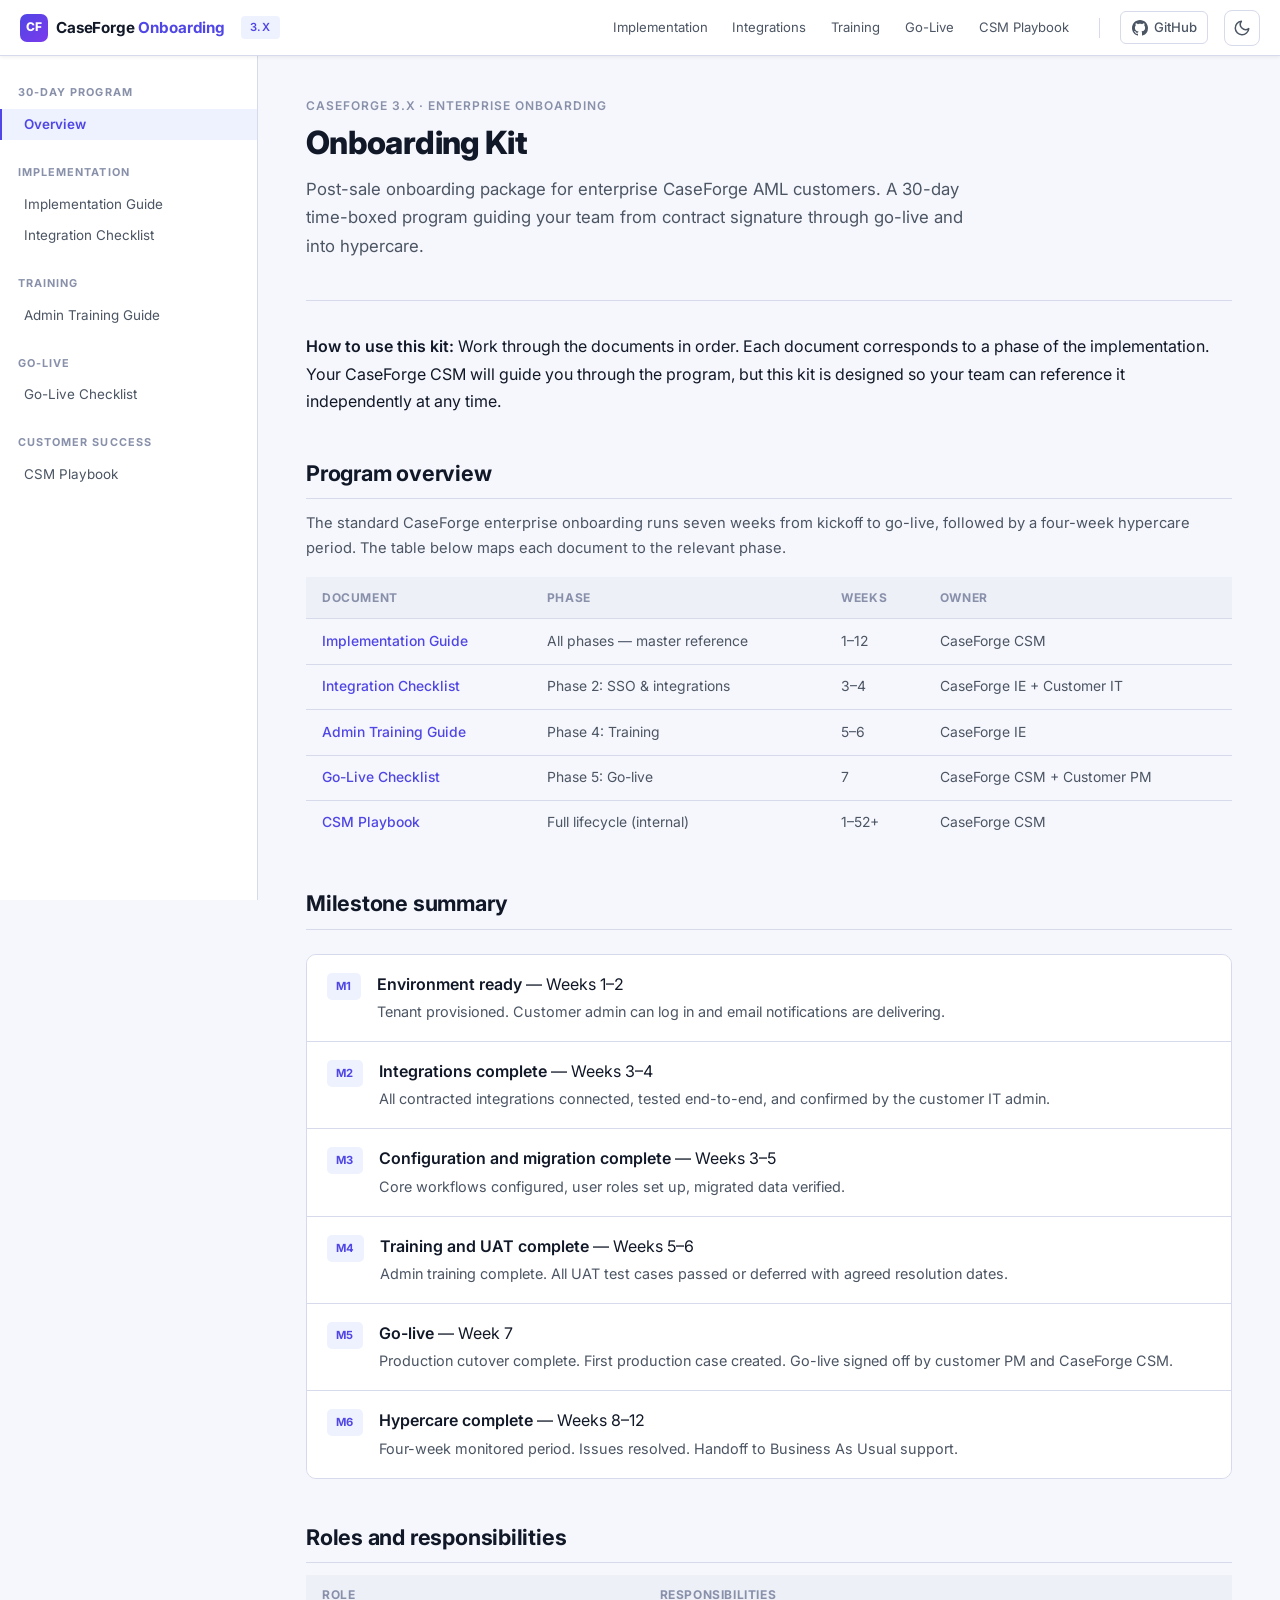
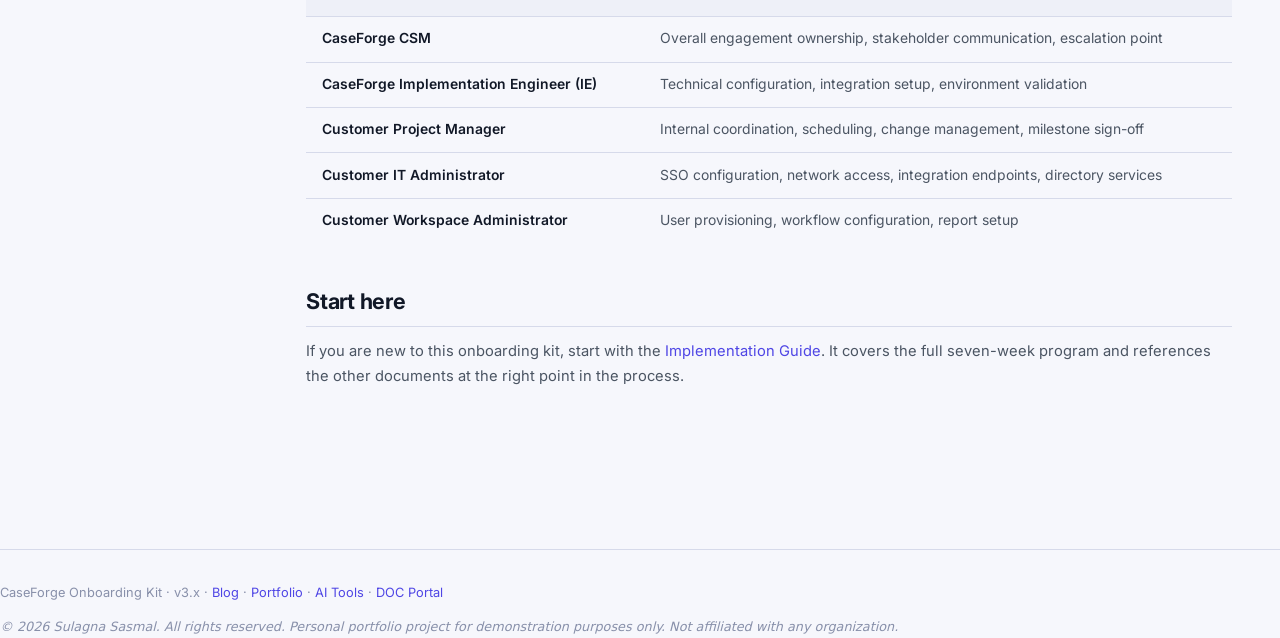
==== commit b1ffd5e4: "Add favicon and cross-links" ====
--- a/index.html
+++ b/index.html
@@ -8,6 +8,7 @@
   <link rel="preconnect" href="https://fonts.googleapis.com" />
   <link rel="stylesheet" href="https://fonts.googleapis.com/css2?family=Inter:wght@400;500;600;700&family=JetBrains+Mono:wght@400;500&display=swap" />
   <link rel="stylesheet" href="assets/style.css" />
+  <link rel="icon" href="data:image/svg+xml,<svg xmlns='http://www.w3.org/2000/svg' viewBox='0 0 100 100'><text y='.9em' font-size='90'>🚀</text></svg>">
   <script>
     (function(){var t=localStorage.getItem('cf-theme');if(t){document.documentElement.setAttribute('data-theme',t);}else if(window.matchMedia('(prefers-color-scheme:dark)').matches){document.documentElement.setAttribute('data-theme','dark');}else{document.documentElement.setAttribute('data-theme','light');}})();
   </script>
@@ -206,7 +207,7 @@
 
 
 <footer>
-  <span>CaseForge Onboarding Kit &middot; v3.x</span>
+  <span>CaseForge Onboarding Kit &middot; v3.x &middot; <a href="https://sulagnasasmal.github.io/blog/" target="_blank" rel="noopener">Blog</a> &middot; <a href="https://sulagnasasmal.com/" target="_blank" rel="noopener">Portfolio</a> &middot; <a href="https://sulagnasasmal.github.io/ai-doc-tools/" target="_blank" rel="noopener">AI Tools</a> &middot; <a href="https://sulagnasasmal.github.io/doc-portal/" target="_blank" rel="noopener">DOC Portal</a></span>
   <span class="copyright">&copy; <span id="footer-yr"></span> Sulagna Sasmal. All rights reserved. Personal portfolio project for demonstration purposes only. Not affiliated with any organization.</span>
 </footer>
 <script src="assets/scripts.js"></script>
